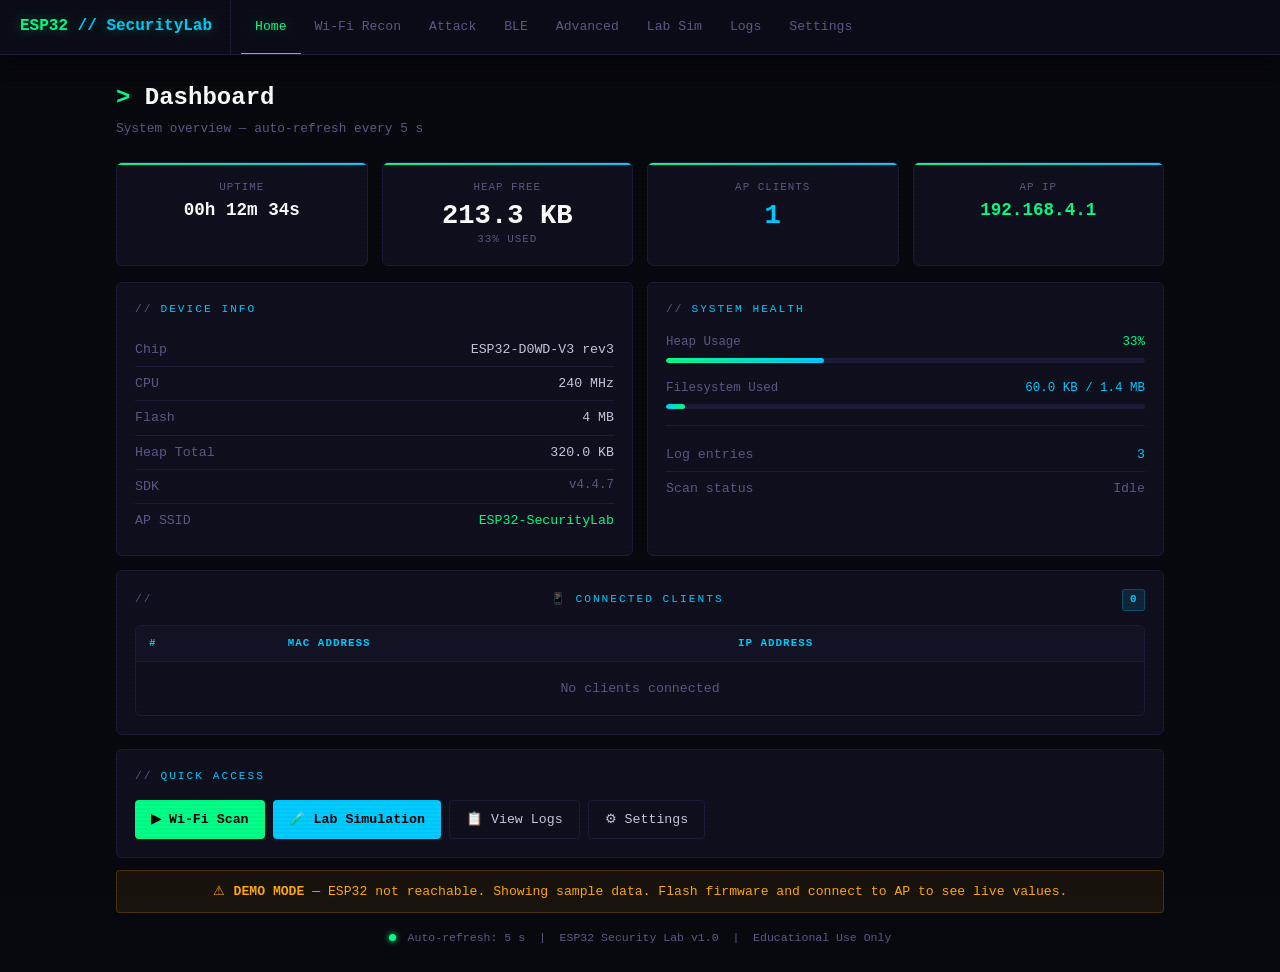
==== data/index.html @ 457f3aa4 "Initial commit: ESP32 Security Lab v3.0 Offensive Wi-Fi & BLE toolkit for ESP32-WROOM-32 + SSD1306 O" ====
<!DOCTYPE html>
<html lang="en">
<head>
<meta charset="UTF-8">
<meta name="viewport" content="width=device-width, initial-scale=1.0">
<title>ESP32 Security Lab</title>
<link rel="stylesheet" href="style.css">
</head>
<body>

<nav class="nav">
  <div class="nav-brand">ESP32 <span>// SecurityLab</span></div>
  <a href="index.html">Home</a>
  <a href="wifi.html">Wi-Fi Recon</a>
  <a href="attack.html">Attack</a>
  <a href="ble.html">BLE</a>
  <a href="advanced.html">Advanced</a>
  <a href="lab.html">Lab Sim</a>
  <a href="logs.html">Logs</a>
  <a href="settings.html">Settings</a>
</nav>

<div class="container">

  <div class="page-header">
    <h1><span class="accent">&gt;</span> Dashboard</h1>
    <p>System overview — auto-refresh every 5 s</p>
  </div>

  <!-- ── Stat row ── -->
  <div class="grid-4 mb2" id="stat-row">
    <div class="stat-card">
      <div class="stat-label">Uptime</div>
      <div class="stat-value" id="s-uptime" style="font-size:1.1rem">--</div>
    </div>
    <div class="stat-card">
      <div class="stat-label">Heap Free</div>
      <div class="stat-value" id="s-heap">--</div>
      <div class="stat-label" id="s-heap-pct" style="margin-top:2px"></div>
    </div>
    <div class="stat-card">
      <div class="stat-label">AP Clients</div>
      <div class="stat-value text-b" id="s-clients">--</div>
    </div>
    <div class="stat-card">
      <div class="stat-label">AP IP</div>
      <div class="stat-value text-g" id="s-ip" style="font-size:1.1rem">--</div>
    </div>
  </div>

  <div class="grid-2">

    <!-- Device info table -->
    <div class="card">
      <div class="card-title">Device Info</div>
      <div id="dev-info">
        <div class="info-row"><span class="text-dim">Chip</span>    <span id="d-chip">--</span></div>
        <div class="info-row"><span class="text-dim">CPU</span>     <span id="d-cpu">--</span></div>
        <div class="info-row"><span class="text-dim">Flash</span>   <span id="d-flash">--</span></div>
        <div class="info-row"><span class="text-dim">Heap Total</span><span id="d-heap-tot">--</span></div>
        <div class="info-row"><span class="text-dim">SDK</span>     <span id="d-sdk" class="text-dim" style="font-size:.78rem">--</span></div>
        <div class="info-row"><span class="text-dim">AP SSID</span> <span id="d-ssid" class="text-g">--</span></div>
      </div>
    </div>

    <!-- Health bars -->
    <div class="card">
      <div class="card-title">System Health</div>

      <div class="mb2">
        <div style="display:flex;justify-content:space-between;font-size:.78rem;margin-bottom:5px">
          <span class="text-dim">Heap Usage</span>
          <span id="h-heap-pct">--</span>
        </div>
        <div class="progress"><div class="progress-bar" id="h-heap-bar" style="width:0"></div></div>
      </div>

      <div class="mb2">
        <div style="display:flex;justify-content:space-between;font-size:.78rem;margin-bottom:5px">
          <span class="text-dim">Filesystem Used</span>
          <span id="h-fs-val" class="text-b">--</span>
        </div>
        <div class="progress">
          <div class="progress-bar" id="h-fs-bar"
               style="width:0;background:linear-gradient(90deg,var(--blue),var(--green))"></div>
        </div>
      </div>

      <div style="border-top:1px solid var(--border);padding-top:12px;font-size:.82rem">
        <div class="info-row">
          <span class="text-dim">Log entries</span>
          <span id="h-logs" class="text-b">--</span>
        </div>
        <div class="info-row">
          <span class="text-dim">Scan status</span>
          <span id="h-scan" class="text-dim">Idle</span>
        </div>
      </div>
    </div>

  </div>

  <!-- Connected Clients -->
  <div class="card">
    <div class="card-title" style="display:flex;justify-content:space-between;align-items:center">
      <span>&#x1F4F1; Connected Clients</span>
      <span class="badge badge-blue" id="clients-count">0</span>
    </div>
    <div class="table-wrap">
      <table>
        <thead><tr><th>#</th><th>MAC Address</th><th>IP Address</th></tr></thead>
        <tbody id="clients-table">
          <tr><td colspan="3" style="text-align:center;color:var(--text-dim);padding:16px">No clients connected</td></tr>
        </tbody>
      </table>
    </div>
  </div>

  <!-- Quick access -->
  <div class="card mb0">
    <div class="card-title">Quick Access</div>
    <div class="btn-group mb0">
      <a href="wifi.html"     class="btn btn-primary">&#x25B6; Wi-Fi Scan</a>
      <a href="lab.html"      class="btn btn-blue">&#x1F9EA; Lab Simulation</a>
      <a href="logs.html"     class="btn btn-ghost">&#x1F4CB; View Logs</a>
      <a href="settings.html" class="btn btn-ghost">&#x2699; Settings</a>
    </div>
  </div>

  <!-- Offline / Demo banner (shown when ESP32 not reachable) -->
  <div id="offline-banner" style="display:none;margin-top:12px">
    <div class="alert alert-warn" style="justify-content:center;text-align:center">
      <span>&#x26A0;</span>
      <span><strong>DEMO MODE</strong> — ESP32 not reachable. Showing sample data.
      Flash firmware and connect to AP to see live values.</span>
    </div>
  </div>

  <div style="text-align:center;color:var(--text-dim);font-size:.72rem;margin-top:16px">
    <span class="dot dot-g dot-pulse"></span>
    Auto-refresh: 5 s &nbsp;|&nbsp; ESP32 Security Lab v1.0 &nbsp;|&nbsp; Educational Use Only
  </div>

</div><!-- /container -->

<script src="app.js"></script>
<script>
// Demo data shown when ESP32 is not reachable (preview / offline)
var DEMO = {
  uptime: '00h 12m 34s', free_heap: 218432, total_heap: 327680,
  heap_pct: 33, chip: 'ESP32-D0WD-V3', revision: 3, cpu_mhz: 240,
  flash_mb: 4, sdk: 'v4.4.7', ap_ssid: 'ESP32-SecurityLab',
  ap_ip: '192.168.4.1', ap_clients: 1, log_count: 3,
  fs_total: 1441792, fs_used: 61440
};

async function loadStatus() {
  var r = await api('/api/status');
  var d = r.ok ? r.data : DEMO;
  var isDemo = !r.ok;

  document.getElementById('offline-banner').style.display = isDemo ? 'block' : 'none';

  // Stat row
  document.getElementById('s-uptime').textContent  = d.uptime   || '--';
  document.getElementById('s-heap').textContent     = fmtBytes(d.free_heap);
  document.getElementById('s-heap-pct').textContent = d.heap_pct + '% used';
  document.getElementById('s-clients').textContent  = d.ap_clients;
  document.getElementById('s-ip').textContent       = d.ap_ip;

  // Device info
  document.getElementById('d-chip').textContent     = (d.chip || '--') + ' rev' + d.revision;
  document.getElementById('d-cpu').textContent      = d.cpu_mhz + ' MHz';
  document.getElementById('d-flash').textContent    = d.flash_mb + ' MB';
  document.getElementById('d-heap-tot').textContent = fmtBytes(d.total_heap);
  document.getElementById('d-sdk').textContent      = d.sdk   || '--';
  document.getElementById('d-ssid').textContent     = d.ap_ssid;

  // Health — heap
  var hp  = d.heap_pct || 0;
  var hEl = document.getElementById('h-heap-pct');
  var hBar= document.getElementById('h-heap-bar');
  hEl.textContent  = hp + '%';
  hEl.style.color  = pctColor(hp);
  hBar.style.width = hp + '%';
  hBar.className   = 'progress-bar' + (hp >= 80 ? ' danger' : hp >= 60 ? ' warn' : '');

  // Health — filesystem
  var fsUsed  = d.fs_used  || 0;
  var fsTotal = d.fs_total || 1;
  var fsPct   = Math.round(100 * fsUsed / fsTotal);
  document.getElementById('h-fs-val').textContent = fmtBytes(fsUsed) + ' / ' + fmtBytes(fsTotal);
  document.getElementById('h-fs-bar').style.width = fsPct + '%';

  // Misc
  document.getElementById('h-logs').textContent = d.log_count;
}

async function loadClients() {
  var r = await api('/api/clients');
  if (!r.ok) return;
  var clients = r.data.clients || [];
  document.getElementById('clients-count').textContent = clients.length;
  var tbody = document.getElementById('clients-table');
  tbody.textContent = '';
  if (!clients.length) {
    var tr = document.createElement('tr');
    var td = document.createElement('td');
    td.colSpan = 3; td.textContent = 'No clients connected';
    td.style.cssText = 'text-align:center;color:var(--text-dim);padding:16px';
    tr.appendChild(td); tbody.appendChild(tr); return;
  }
  clients.forEach(function(c, i) {
    var tr = document.createElement('tr');
    var td0 = document.createElement('td'); td0.className = 'text-dim'; td0.textContent = i + 1;
    var td1 = document.createElement('td'); td1.style.fontFamily = 'monospace'; td1.textContent = c.mac;
    var td2 = document.createElement('td'); td2.style.color = 'var(--green)'; td2.textContent = c.ip;
    tr.append(td0, td1, td2); tbody.appendChild(tr);
  });
}

function tick() { loadStatus(); loadClients(); }
tick();
setInterval(tick, 5000);
</script>
</body>
</html>
---- data/style.css ----
/* ═══════════════════════════════════════════════════════════
   ESP32 Security Lab — Dark Cyberpunk Theme
   ═══════════════════════════════════════════════════════════ */

:root {
  --bg:        #08080f;
  --bg2:       #0c0c18;
  --card:      #0f0f1e;
  --card2:     #131325;
  --border:    #1c1c38;
  --green:     #00ff88;
  --blue:      #00ccff;
  --pink:      #ff2d78;
  --yellow:    #ffd700;
  --text:      #c8c8e0;
  --text-dim:  #5a5a88;
  --text-hi:   #ffffff;
  --danger:    #ff3355;
  --warn:      #ffaa00;
  --glow-g:    0 0 12px rgba(0,255,136,.35);
  --glow-b:    0 0 12px rgba(0,204,255,.35);
}

* { box-sizing: border-box; margin: 0; padding: 0; }

body {
  font-family: 'Courier New', Courier, monospace;
  background: var(--bg);
  color: var(--text);
  min-height: 100vh;
  line-height: 1.6;
  font-size: 14px;
}

/* CRT scanline overlay */
body::after {
  content: '';
  position: fixed; inset: 0;
  background: repeating-linear-gradient(
    0deg, transparent, transparent 2px,
    rgba(0,0,0,.04) 2px, rgba(0,0,0,.04) 4px
  );
  pointer-events: none;
  z-index: 9999;
}

/* ── Navigation ─────────────────────────────────────────── */
.nav {
  background: var(--bg2);
  border-bottom: 1px solid var(--border);
  padding: 0 20px;
  display: flex;
  align-items: center;
  position: sticky; top: 0;
  z-index: 200;
  box-shadow: 0 2px 24px rgba(0,0,0,.6);
  overflow-x: auto;
  scrollbar-width: none;
}
.nav::-webkit-scrollbar { display: none; }

.nav-brand {
  color: var(--green);
  font-size: 1rem;
  font-weight: bold;
  padding: 14px 18px 14px 0;
  margin-right: 10px;
  border-right: 1px solid var(--border);
  text-shadow: var(--glow-g);
  white-space: nowrap;
  flex-shrink: 0;
}
.nav-brand span { color: var(--blue); }

.nav a {
  color: var(--text-dim);
  text-decoration: none;
  padding: 16px 14px;
  font-size: .82rem;
  border-bottom: 2px solid transparent;
  margin-bottom: -1px;
  transition: color .15s, border-color .15s;
  white-space: nowrap;
}
.nav a:hover   { color: var(--text); }
.nav a.active  { color: var(--green); border-bottom-color: var(--green);
                  text-shadow: var(--glow-g); }

/* ── Layout ─────────────────────────────────────────────── */
.container {
  max-width: 1080px;
  margin: 0 auto;
  padding: 24px 16px;
}

.page-header { margin-bottom: 22px; }
.page-header h1 { font-size: 1.5rem; color: var(--text-hi); }
.page-header h1 .accent { color: var(--green); }
.page-header p  { font-size: .8rem; color: var(--text-dim); margin-top: 2px; }

/* ── Grid helpers ───────────────────────────────────────── */
.grid-4 { display: grid; grid-template-columns: repeat(4,1fr); gap: 14px; }
.grid-3 { display: grid; grid-template-columns: repeat(3,1fr); gap: 14px; }
.grid-2 { display: grid; grid-template-columns: repeat(2,1fr); gap: 14px; }

@media (max-width: 760px) {
  .grid-4 { grid-template-columns: 1fr 1fr; }
  .grid-3 { grid-template-columns: 1fr 1fr; }
}
@media (max-width: 480px) {
  .grid-4, .grid-3, .grid-2 { grid-template-columns: 1fr; }
}

/* ── Cards ──────────────────────────────────────────────── */
.card {
  background: var(--card);
  border: 1px solid var(--border);
  border-radius: 6px;
  padding: 18px;
  margin-bottom: 14px;
}

.card-title {
  color: var(--blue);
  font-size: .7rem;
  text-transform: uppercase;
  letter-spacing: 2px;
  margin-bottom: 14px;
  display: flex;
  align-items: center;
  gap: 8px;
}
.card-title::before { content: '//'; color: var(--text-dim); }

/* ── Stat cards ─────────────────────────────────────────── */
.stat-card {
  background: var(--card);
  border: 1px solid var(--border);
  border-radius: 6px;
  padding: 16px;
  text-align: center;
  position: relative;
  overflow: hidden;
}
.stat-card::before {
  content: '';
  position: absolute; top: 0; left: 0; right: 0;
  height: 2px;
  background: linear-gradient(90deg, var(--green), var(--blue));
}
.stat-value {
  font-size: 1.7rem;
  font-weight: bold;
  color: var(--text-hi);
  margin: 6px 0 2px;
  line-height: 1;
}
.stat-label {
  font-size: .68rem;
  color: var(--text-dim);
  text-transform: uppercase;
  letter-spacing: 1px;
}

/* ── Buttons ────────────────────────────────────────────── */
.btn {
  display: inline-flex;
  align-items: center;
  gap: 5px;
  padding: 8px 16px;
  border: none;
  border-radius: 4px;
  font-family: inherit;
  font-size: .83rem;
  cursor: pointer;
  transition: all .15s;
  text-decoration: none;
  white-space: nowrap;
}
.btn:disabled { opacity: .4; cursor: not-allowed; pointer-events: none; }

.btn-primary { background: var(--green); color: #000; font-weight: bold; }
.btn-primary:hover { background: #00d470; box-shadow: var(--glow-g); }

.btn-blue    { background: var(--blue);  color: #000; font-weight: bold; }
.btn-blue:hover  { background: #00aad4; box-shadow: var(--glow-b); }

.btn-danger  { background: transparent; color: var(--danger);
               border: 1px solid var(--danger); }
.btn-danger:hover  { background: var(--danger); color: #fff; }

.btn-ghost   { background: transparent; color: var(--text);
               border: 1px solid var(--border); }
.btn-ghost:hover   { border-color: var(--text-dim); }

.btn-group { display: flex; gap: 8px; flex-wrap: wrap; margin-bottom: 14px; }

/* ── Tables ─────────────────────────────────────────────── */
.table-wrap {
  overflow-x: auto;
  border: 1px solid var(--border);
  border-radius: 6px;
}
table { width: 100%; border-collapse: collapse; font-size: .83rem; }
thead th {
  background: var(--card2);
  color: var(--blue);
  font-size: .68rem;
  text-transform: uppercase;
  letter-spacing: 1px;
  padding: 9px 13px;
  text-align: left;
  border-bottom: 1px solid var(--border);
  white-space: nowrap;
}
tbody tr { border-bottom: 1px solid var(--border); transition: background .1s; }
tbody tr:last-child { border-bottom: none; }
tbody tr:hover { background: var(--card2); }
tbody td { padding: 9px 13px; }

/* ── Badges ─────────────────────────────────────────────── */
.badge {
  display: inline-block;
  padding: 1px 7px;
  border-radius: 3px;
  font-size: .68rem;
  font-weight: bold;
  letter-spacing: .5px;
}
.badge-green { background: rgba(0,255,136,.12); color: var(--green); border: 1px solid rgba(0,255,136,.25); }
.badge-blue  { background: rgba(0,204,255,.12); color: var(--blue);  border: 1px solid rgba(0,204,255,.25); }
.badge-red   { background: rgba(255,51,85,.12);  color: var(--danger); border: 1px solid rgba(255,51,85,.25); }
.badge-warn  { background: rgba(255,170,0,.12);  color: var(--warn);   border: 1px solid rgba(255,170,0,.25); }
.badge-gray  { background: rgba(100,100,140,.12);color: var(--text-dim);border: 1px solid var(--border); }

/* ── Signal bars ────────────────────────────────────────── */
.sig { display: inline-flex; gap: 2px; align-items: flex-end; height: 14px; vertical-align: middle; }
.sig span { display: block; width: 4px; border-radius: 1px; background: var(--border); }
.sig span.on { background: var(--green); }
.sig span:nth-child(1) { height:  3px; }
.sig span:nth-child(2) { height:  6px; }
.sig span:nth-child(3) { height:  9px; }
.sig span:nth-child(4) { height: 12px; }
.sig span:nth-child(5) { height: 14px; }

/* ── Progress bars ──────────────────────────────────────── */
.progress { background: var(--border); border-radius: 3px; height: 5px; overflow: hidden; }
.progress-bar { height: 100%; border-radius: 3px;
  background: linear-gradient(90deg, var(--green), var(--blue));
  transition: width .4s ease; }
.progress-bar.warn   { background: linear-gradient(90deg, var(--warn),  #e06000); }
.progress-bar.danger { background: linear-gradient(90deg, var(--danger), #e03000); }

/* ── Forms ──────────────────────────────────────────────── */
.form-group { margin-bottom: 16px; }
.form-group label {
  display: block;
  font-size: .72rem;
  color: var(--blue);
  text-transform: uppercase;
  letter-spacing: 1px;
  margin-bottom: 5px;
}
.form-group input {
  width: 100%;
  background: var(--bg2);
  border: 1px solid var(--border);
  border-radius: 4px;
  color: var(--text);
  font-family: inherit;
  font-size: .9rem;
  padding: 9px 11px;
  transition: border-color .2s;
}
.form-group input:focus {
  outline: none;
  border-color: var(--green);
  box-shadow: 0 0 0 2px rgba(0,255,136,.12);
}
.form-group .hint { font-size: .72rem; color: var(--text-dim); margin-top: 4px; }

/* ── Alerts ─────────────────────────────────────────────── */
.alert {
  padding: 10px 14px;
  border-radius: 4px;
  font-size: .82rem;
  margin-bottom: 14px;
  display: flex;
  align-items: flex-start;
  gap: 9px;
}
.alert-info    { background: rgba(0,204,255,.07);  border: 1px solid rgba(0,204,255,.2);  color: var(--blue);   }
.alert-warn    { background: rgba(255,170,0,.07);  border: 1px solid rgba(255,170,0,.2);  color: var(--warn);   }
.alert-danger  { background: rgba(255,51,85,.07);  border: 1px solid rgba(255,51,85,.2);  color: var(--danger); }
.alert-success { background: rgba(0,255,136,.07);  border: 1px solid rgba(0,255,136,.2);  color: var(--green);  }

/* ── Status dot ─────────────────────────────────────────── */
.dot { display: inline-block; width: 7px; height: 7px; border-radius: 50%; margin-right: 5px; }
.dot-g { background: var(--green); box-shadow: 0 0 6px var(--green); }
.dot-b { background: var(--blue);  box-shadow: 0 0 6px var(--blue);  }
.dot-r { background: var(--danger);box-shadow: 0 0 6px var(--danger);}
.dot-pulse { animation: pulse 1.4s infinite; }
@keyframes pulse { 0%,100%{opacity:1} 50%{opacity:.2} }

/* ── Spinner ────────────────────────────────────────────── */
.spinner {
  display: inline-block;
  width: 13px; height: 13px;
  border: 2px solid var(--border);
  border-top-color: var(--green);
  border-radius: 50%;
  animation: spin .75s linear infinite;
  vertical-align: middle;
}
@keyframes spin { to { transform: rotate(360deg); } }

/* ── Toast ──────────────────────────────────────────────── */
#toast-box {
  position: fixed; bottom: 20px; right: 20px;
  z-index: 999;
  display: flex; flex-direction: column; gap: 6px;
  pointer-events: none;
}
.toast {
  background: var(--card2);
  border: 1px solid var(--border);
  border-radius: 4px;
  padding: 9px 14px;
  font-size: .82rem;
  min-width: 200px;
  animation: tIn .25s ease;
  display: flex; align-items: center; gap: 8px;
}
@keyframes tIn { from{transform:translateX(110%);opacity:0} to{transform:none;opacity:1} }

/* ── Tabs ───────────────────────────────────────────────── */
.tabs {
  display: flex; gap: 0;
  border-bottom: 1px solid var(--border);
  margin-bottom: 18px;
  overflow-x: auto; scrollbar-width: none;
}
.tabs::-webkit-scrollbar { display: none; }
.tab {
  padding: 9px 16px; cursor: pointer;
  font-size: .82rem; color: var(--text-dim);
  border-bottom: 2px solid transparent;
  margin-bottom: -1px; transition: all .15s;
  white-space: nowrap; user-select: none;
}
.tab:hover { color: var(--text); }
.tab.active { color: var(--green); border-bottom-color: var(--green); }
.tab-pane { display: none; }
.tab-pane.active { display: block; }

/* ── Lab simulation ─────────────────────────────────────── */
.lab-banner {
  background: repeating-linear-gradient(
    45deg, rgba(255,170,0,.025), rgba(255,170,0,.025) 10px,
    transparent 10px, transparent 20px
  );
  border: 1px solid rgba(255,170,0,.3);
  padding: 11px 14px; border-radius: 4px;
  color: var(--warn); font-size: .82rem; margin-bottom: 16px;
}

.a-step {
  background: var(--card);
  border: 1px solid var(--border);
  border-left: 3px solid var(--blue);
  border-radius: 0 6px 6px 0;
  padding: 13px 16px 13px 36px;
  margin-bottom: 8px;
  position: relative;
  transition: all .25s;
}
.a-step.lit    { border-left-color: var(--green); background: rgba(0,255,136,.03); }
.a-step.threat { border-left-color: var(--danger); }

.step-n {
  position: absolute; top: 13px; left: -13px;
  background: var(--blue); color: #000;
  font-size: .66rem; font-weight: bold;
  width: 24px; height: 24px; border-radius: 50%;
  display: flex; align-items: center; justify-content: center;
}
.step-n.def { background: var(--green); }
.step-n.thr { background: var(--danger); }

.a-step-title { font-size: .88rem; color: var(--text-hi); margin-bottom: 3px; }
.a-step-desc  { font-size: .78rem; color: var(--text-dim); }

/* ── Utility classes ────────────────────────────────────── */
.text-g   { color: var(--green);   }
.text-b   { color: var(--blue);    }
.text-r   { color: var(--danger);  }
.text-w   { color: var(--warn);    }
.text-dim { color: var(--text-dim);}
.text-hi  { color: var(--text-hi); }
.mono     { font-family: 'Courier New', monospace; }
.mb0      { margin-bottom: 0; }
.mb1      { margin-bottom: 8px; }
.mb2      { margin-bottom: 16px; }

.empty {
  text-align: center; padding: 36px;
  color: var(--text-dim); font-size: .85rem;
}
.empty .icon { font-size: 2rem; margin-bottom: 10px; }

/* ── Info row in cards ──────────────────────────────────── */
.info-row {
  display: flex; justify-content: space-between; align-items: center;
  padding: 6px 0;
  border-bottom: 1px solid var(--border);
  font-size: .83rem;
}
.info-row:last-child { border-bottom: none; }
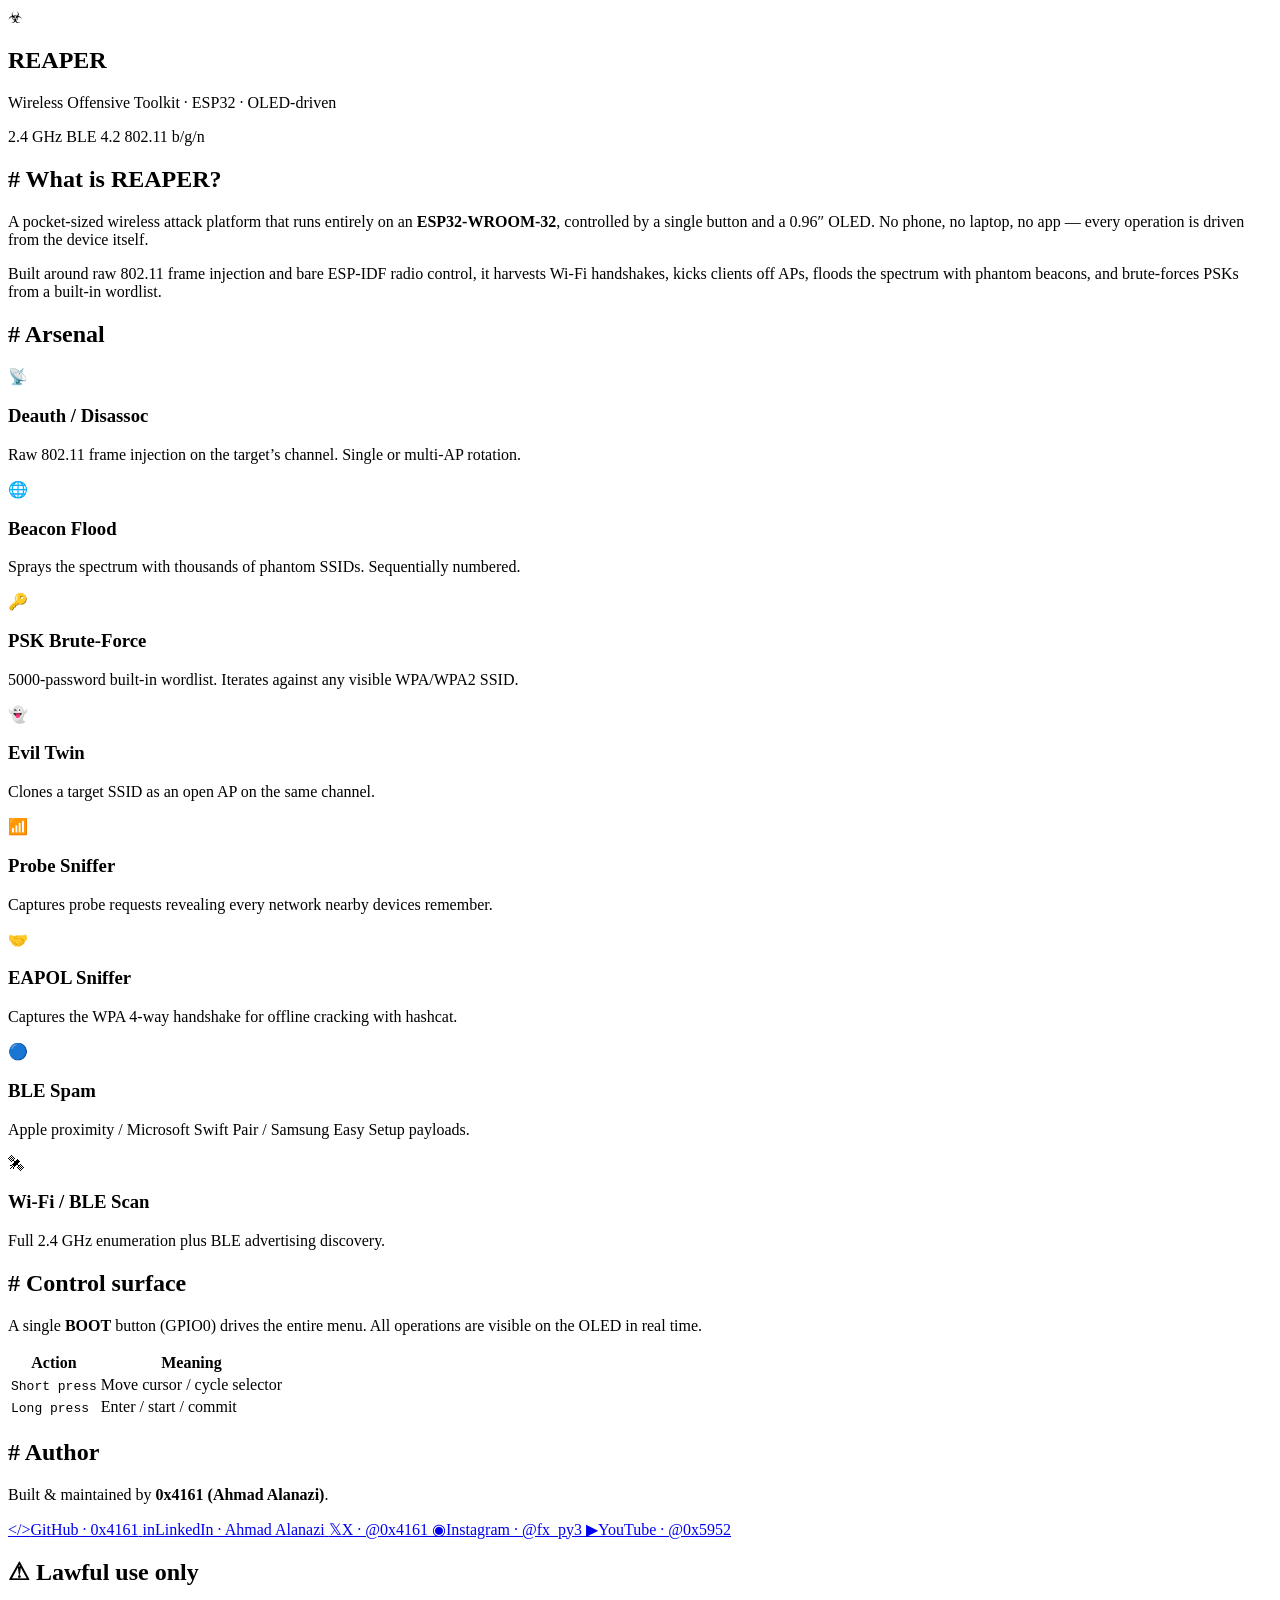
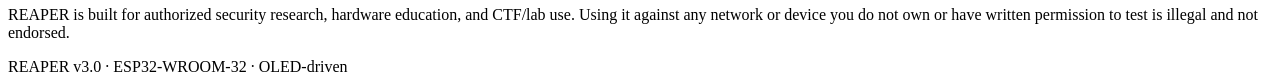
==== commit 61c9543e: "Rebrand to REAPER · web → landing only · OLED-driven control Web surface is now a static landing pag" ====
--- a/data/index.html
+++ b/data/index.html
@@ -1,227 +1,148 @@
-<!DOCTYPE html>
+<!doctype html>
 <html lang="en">
 <head>
-<meta charset="UTF-8">
-<meta name="viewport" content="width=device-width, initial-scale=1.0">
-<title>ESP32 Security Lab</title>
-<link rel="stylesheet" href="style.css">
+<meta charset="utf-8">
+<meta name="viewport" content="width=device-width,initial-scale=1,maximum-scale=1">
+<meta name="robots" content="noindex">
+<title>REAPER &mdash; Wireless Offensive Toolkit</title>
+<link rel="stylesheet" href="/style.css">
 </head>
 <body>
 
-<nav class="nav">
-  <div class="nav-brand">ESP32 <span>// SecurityLab</span></div>
-  <a href="index.html">Home</a>
-  <a href="wifi.html">Wi-Fi Recon</a>
-  <a href="attack.html">Attack</a>
-  <a href="ble.html">BLE</a>
-  <a href="advanced.html">Advanced</a>
-  <a href="lab.html">Lab Sim</a>
-  <a href="logs.html">Logs</a>
-  <a href="settings.html">Settings</a>
-</nav>
+<div class="rp-stars"></div>
 
-<div class="container">
+<main class="rp-main">
 
-  <div class="page-header">
-    <h1><span class="accent">&gt;</span> Dashboard</h1>
-    <p>System overview — auto-refresh every 5 s</p>
-  </div>
+  <!-- HERO -->
+  <section class="rp-hero">
+    <div class="rp-skull">&#9763;</div>
 
-  <!-- ── Stat row ── -->
-  <div class="grid-4 mb2" id="stat-row">
-    <div class="stat-card">
-      <div class="stat-label">Uptime</div>
-      <div class="stat-value" id="s-uptime" style="font-size:1.1rem">--</div>
+    <h1 class="rp-title">REAPER</h1>
+    <p class="rp-sub">Wireless Offensive Toolkit &middot; ESP32 &middot; OLED-driven</p>
+
+    <div class="rp-badges">
+      <span class="rp-badge rp-badge--red">2.4 GHz</span>
+      <span class="rp-badge rp-badge--blue">BLE 4.2</span>
+      <span class="rp-badge rp-badge--gray">802.11 b/g/n</span>
     </div>
-    <div class="stat-card">
-      <div class="stat-label">Heap Free</div>
-      <div class="stat-value" id="s-heap">--</div>
-      <div class="stat-label" id="s-heap-pct" style="margin-top:2px"></div>
-    </div>
-    <div class="stat-card">
-      <div class="stat-label">AP Clients</div>
-      <div class="stat-value text-b" id="s-clients">--</div>
-    </div>
-    <div class="stat-card">
-      <div class="stat-label">AP IP</div>
-      <div class="stat-value text-g" id="s-ip" style="font-size:1.1rem">--</div>
-    </div>
-  </div>
+  </section>
 
-  <div class="grid-2">
+  <!-- ABOUT -->
+  <section class="rp-card">
+    <h2 class="rp-h2"># What is REAPER?</h2>
+    <p>
+      A pocket-sized wireless attack platform that runs entirely on an
+      <strong>ESP32-WROOM-32</strong>, controlled by a single button and
+      a 0.96&Prime; OLED. No phone, no laptop, no app &mdash; every operation
+      is driven from the device itself.
+    </p>
+    <p>
+      Built around raw 802.11 frame injection and bare ESP-IDF radio control,
+      it harvests Wi-Fi handshakes, kicks clients off APs, floods the spectrum
+      with phantom beacons, and brute-forces PSKs from a built-in wordlist.
+    </p>
+  </section>
 
-    <!-- Device info table -->
-    <div class="card">
-      <div class="card-title">Device Info</div>
-      <div id="dev-info">
-        <div class="info-row"><span class="text-dim">Chip</span>    <span id="d-chip">--</span></div>
-        <div class="info-row"><span class="text-dim">CPU</span>     <span id="d-cpu">--</span></div>
-        <div class="info-row"><span class="text-dim">Flash</span>   <span id="d-flash">--</span></div>
-        <div class="info-row"><span class="text-dim">Heap Total</span><span id="d-heap-tot">--</span></div>
-        <div class="info-row"><span class="text-dim">SDK</span>     <span id="d-sdk" class="text-dim" style="font-size:.78rem">--</span></div>
-        <div class="info-row"><span class="text-dim">AP SSID</span> <span id="d-ssid" class="text-g">--</span></div>
+  <!-- ARSENAL -->
+  <section class="rp-card">
+    <h2 class="rp-h2"># Arsenal</h2>
+    <div class="rp-grid">
+      <div class="rp-mod">
+        <span class="rp-mod__ico">&#128225;</span>
+        <h3>Deauth / Disassoc</h3>
+        <p>Raw 802.11 frame injection on the target&rsquo;s channel. Single or multi-AP rotation.</p>
+      </div>
+      <div class="rp-mod">
+        <span class="rp-mod__ico">&#127760;</span>
+        <h3>Beacon Flood</h3>
+        <p>Sprays the spectrum with thousands of phantom SSIDs. Sequentially numbered.</p>
+      </div>
+      <div class="rp-mod">
+        <span class="rp-mod__ico">&#128273;</span>
+        <h3>PSK Brute-Force</h3>
+        <p>5000-password built-in wordlist. Iterates against any visible WPA/WPA2 SSID.</p>
+      </div>
+      <div class="rp-mod">
+        <span class="rp-mod__ico">&#128123;</span>
+        <h3>Evil Twin</h3>
+        <p>Clones a target SSID as an open AP on the same channel.</p>
+      </div>
+      <div class="rp-mod">
+        <span class="rp-mod__ico">&#128246;</span>
+        <h3>Probe Sniffer</h3>
+        <p>Captures probe requests revealing every network nearby devices remember.</p>
+      </div>
+      <div class="rp-mod">
+        <span class="rp-mod__ico">&#129309;</span>
+        <h3>EAPOL Sniffer</h3>
+        <p>Captures the WPA 4-way handshake for offline cracking with hashcat.</p>
+      </div>
+      <div class="rp-mod">
+        <span class="rp-mod__ico">&#128309;</span>
+        <h3>BLE Spam</h3>
+        <p>Apple proximity / Microsoft Swift Pair / Samsung Easy Setup payloads.</p>
+      </div>
+      <div class="rp-mod">
+        <span class="rp-mod__ico">&#128752;</span>
+        <h3>Wi-Fi / BLE Scan</h3>
+        <p>Full 2.4 GHz enumeration plus BLE advertising discovery.</p>
       </div>
     </div>
+  </section>
 
-    <!-- Health bars -->
-    <div class="card">
-      <div class="card-title">System Health</div>
+  <!-- CONTROL -->
+  <section class="rp-card">
+    <h2 class="rp-h2"># Control surface</h2>
+    <p>
+      A single <strong>BOOT</strong> button (GPIO0) drives the entire menu.
+      All operations are visible on the OLED in real time.
+    </p>
+    <table class="rp-tab">
+      <tr><th>Action</th><th>Meaning</th></tr>
+      <tr><td><kbd>Short press</kbd></td><td>Move cursor / cycle selector</td></tr>
+      <tr><td><kbd>Long press</kbd></td><td>Enter / start / commit</td></tr>
+    </table>
+  </section>
 
-      <div class="mb2">
-        <div style="display:flex;justify-content:space-between;font-size:.78rem;margin-bottom:5px">
-          <span class="text-dim">Heap Usage</span>
-          <span id="h-heap-pct">--</span>
-        </div>
-        <div class="progress"><div class="progress-bar" id="h-heap-bar" style="width:0"></div></div>
-      </div>
+  <!-- SOCIAL -->
+  <section class="rp-card">
+    <h2 class="rp-h2"># Author</h2>
+    <p>Built &amp; maintained by <strong>0x4161 (Ahmad Alanazi)</strong>.</p>
 
-      <div class="mb2">
-        <div style="display:flex;justify-content:space-between;font-size:.78rem;margin-bottom:5px">
-          <span class="text-dim">Filesystem Used</span>
-          <span id="h-fs-val" class="text-b">--</span>
-        </div>
-        <div class="progress">
-          <div class="progress-bar" id="h-fs-bar"
-               style="width:0;background:linear-gradient(90deg,var(--blue),var(--green))"></div>
-        </div>
-      </div>
+    <div class="rp-social">
+      <a class="rp-soc" href="https://github.com/0x4161" target="_blank" rel="noopener">
+        <span class="rp-soc__ico">&lt;/&gt;</span><span>GitHub &middot; 0x4161</span>
+      </a>
+      <a class="rp-soc" href="https://www.linkedin.com/in/ahmad-alanazi-b1040933b" target="_blank" rel="noopener">
+        <span class="rp-soc__ico">in</span><span>LinkedIn &middot; Ahmad Alanazi</span>
+      </a>
+      <a class="rp-soc" href="https://x.com/0x4161" target="_blank" rel="noopener">
+        <span class="rp-soc__ico">&#120143;</span><span>X &middot; @0x4161</span>
+      </a>
+      <a class="rp-soc" href="https://instagram.com/fx_py3" target="_blank" rel="noopener">
+        <span class="rp-soc__ico">&#9673;</span><span>Instagram &middot; @fx_py3</span>
+      </a>
+      <a class="rp-soc" href="https://youtube.com/@0x5952" target="_blank" rel="noopener">
+        <span class="rp-soc__ico">&#9654;</span><span>YouTube &middot; @0x5952</span>
+      </a>
+    </div>
+  </section>
 
-      <div style="border-top:1px solid var(--border);padding-top:12px;font-size:.82rem">
-        <div class="info-row">
-          <span class="text-dim">Log entries</span>
-          <span id="h-logs" class="text-b">--</span>
-        </div>
-        <div class="info-row">
-          <span class="text-dim">Scan status</span>
-          <span id="h-scan" class="text-dim">Idle</span>
-        </div>
-      </div>
-    </div>
+  <!-- DISCLAIMER -->
+  <section class="rp-card rp-warn">
+    <h2 class="rp-h2">&#9888; Lawful use only</h2>
+    <p>
+      REAPER is built for authorized security research, hardware education,
+      and CTF/lab use. Using it against any network or device you do not
+      own or have written permission to test is illegal and not endorsed.
+    </p>
+  </section>
 
-  </div>
+  <footer class="rp-foot">
+    <span>REAPER v3.0 &middot; ESP32-WROOM-32 &middot; OLED-driven</span>
+  </footer>
 
-  <!-- Connected Clients -->
-  <div class="card">
-    <div class="card-title" style="display:flex;justify-content:space-between;align-items:center">
-      <span>&#x1F4F1; Connected Clients</span>
-      <span class="badge badge-blue" id="clients-count">0</span>
-    </div>
-    <div class="table-wrap">
-      <table>
-        <thead><tr><th>#</th><th>MAC Address</th><th>IP Address</th></tr></thead>
-        <tbody id="clients-table">
-          <tr><td colspan="3" style="text-align:center;color:var(--text-dim);padding:16px">No clients connected</td></tr>
-        </tbody>
-      </table>
-    </div>
-  </div>
+</main>
 
-  <!-- Quick access -->
-  <div class="card mb0">
-    <div class="card-title">Quick Access</div>
-    <div class="btn-group mb0">
-      <a href="wifi.html"     class="btn btn-primary">&#x25B6; Wi-Fi Scan</a>
-      <a href="lab.html"      class="btn btn-blue">&#x1F9EA; Lab Simulation</a>
-      <a href="logs.html"     class="btn btn-ghost">&#x1F4CB; View Logs</a>
-      <a href="settings.html" class="btn btn-ghost">&#x2699; Settings</a>
-    </div>
-  </div>
-
-  <!-- Offline / Demo banner (shown when ESP32 not reachable) -->
-  <div id="offline-banner" style="display:none;margin-top:12px">
-    <div class="alert alert-warn" style="justify-content:center;text-align:center">
-      <span>&#x26A0;</span>
-      <span><strong>DEMO MODE</strong> — ESP32 not reachable. Showing sample data.
-      Flash firmware and connect to AP to see live values.</span>
-    </div>
-  </div>
-
-  <div style="text-align:center;color:var(--text-dim);font-size:.72rem;margin-top:16px">
-    <span class="dot dot-g dot-pulse"></span>
-    Auto-refresh: 5 s &nbsp;|&nbsp; ESP32 Security Lab v1.0 &nbsp;|&nbsp; Educational Use Only
-  </div>
-
-</div><!-- /container -->
-
-<script src="app.js"></script>
-<script>
-// Demo data shown when ESP32 is not reachable (preview / offline)
-var DEMO = {
-  uptime: '00h 12m 34s', free_heap: 218432, total_heap: 327680,
-  heap_pct: 33, chip: 'ESP32-D0WD-V3', revision: 3, cpu_mhz: 240,
-  flash_mb: 4, sdk: 'v4.4.7', ap_ssid: 'ESP32-SecurityLab',
-  ap_ip: '192.168.4.1', ap_clients: 1, log_count: 3,
-  fs_total: 1441792, fs_used: 61440
-};
-
-async function loadStatus() {
-  var r = await api('/api/status');
-  var d = r.ok ? r.data : DEMO;
-  var isDemo = !r.ok;
-
-  document.getElementById('offline-banner').style.display = isDemo ? 'block' : 'none';
-
-  // Stat row
-  document.getElementById('s-uptime').textContent  = d.uptime   || '--';
-  document.getElementById('s-heap').textContent     = fmtBytes(d.free_heap);
-  document.getElementById('s-heap-pct').textContent = d.heap_pct + '% used';
-  document.getElementById('s-clients').textContent  = d.ap_clients;
-  document.getElementById('s-ip').textContent       = d.ap_ip;
-
-  // Device info
-  document.getElementById('d-chip').textContent     = (d.chip || '--') + ' rev' + d.revision;
-  document.getElementById('d-cpu').textContent      = d.cpu_mhz + ' MHz';
-  document.getElementById('d-flash').textContent    = d.flash_mb + ' MB';
-  document.getElementById('d-heap-tot').textContent = fmtBytes(d.total_heap);
-  document.getElementById('d-sdk').textContent      = d.sdk   || '--';
-  document.getElementById('d-ssid').textContent     = d.ap_ssid;
-
-  // Health — heap
-  var hp  = d.heap_pct || 0;
-  var hEl = document.getElementById('h-heap-pct');
-  var hBar= document.getElementById('h-heap-bar');
-  hEl.textContent  = hp + '%';
-  hEl.style.color  = pctColor(hp);
-  hBar.style.width = hp + '%';
-  hBar.className   = 'progress-bar' + (hp >= 80 ? ' danger' : hp >= 60 ? ' warn' : '');
-
-  // Health — filesystem
-  var fsUsed  = d.fs_used  || 0;
-  var fsTotal = d.fs_total || 1;
-  var fsPct   = Math.round(100 * fsUsed / fsTotal);
-  document.getElementById('h-fs-val').textContent = fmtBytes(fsUsed) + ' / ' + fmtBytes(fsTotal);
-  document.getElementById('h-fs-bar').style.width = fsPct + '%';
-
-  // Misc
-  document.getElementById('h-logs').textContent = d.log_count;
-}
-
-async function loadClients() {
-  var r = await api('/api/clients');
-  if (!r.ok) return;
-  var clients = r.data.clients || [];
-  document.getElementById('clients-count').textContent = clients.length;
-  var tbody = document.getElementById('clients-table');
-  tbody.textContent = '';
-  if (!clients.length) {
-    var tr = document.createElement('tr');
-    var td = document.createElement('td');
-    td.colSpan = 3; td.textContent = 'No clients connected';
-    td.style.cssText = 'text-align:center;color:var(--text-dim);padding:16px';
-    tr.appendChild(td); tbody.appendChild(tr); return;
-  }
-  clients.forEach(function(c, i) {
-    var tr = document.createElement('tr');
-    var td0 = document.createElement('td'); td0.className = 'text-dim'; td0.textContent = i + 1;
-    var td1 = document.createElement('td'); td1.style.fontFamily = 'monospace'; td1.textContent = c.mac;
-    var td2 = document.createElement('td'); td2.style.color = 'var(--green)'; td2.textContent = c.ip;
-    tr.append(td0, td1, td2); tbody.appendChild(tr);
-  });
-}
-
-function tick() { loadStatus(); loadClients(); }
-tick();
-setInterval(tick, 5000);
-</script>
 </body>
 </html>
